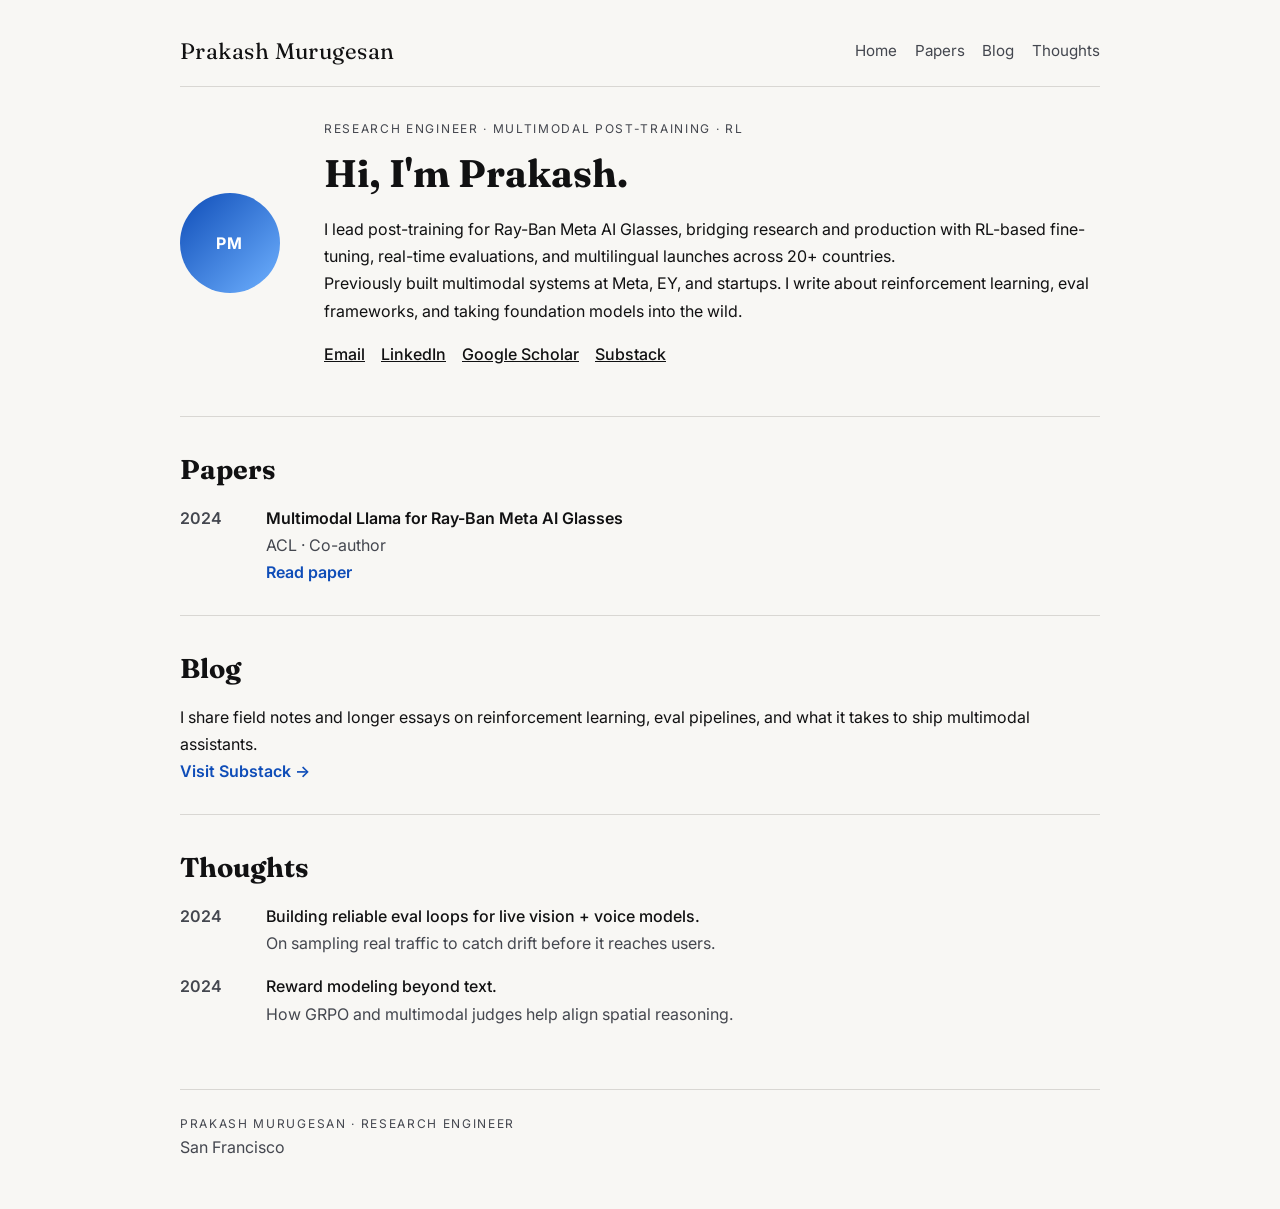
==== index.html @ 89a9fd53 "Clarify Codex preview Not Found behavior" ====
<!DOCTYPE html>
<html lang="en">
  <head>
    <meta charset="UTF-8" />
    <meta name="viewport" content="width=device-width, initial-scale=1.0" />
    <title>Prakash Murugesan · Research Engineer</title>
    <meta
      name="description"
      content="Portfolio of Prakash Murugesan, Research Engineer specializing in multimodal models, RL post-training, and evaluation."
    />
    <link rel="preconnect" href="https://fonts.googleapis.com" />
    <link rel="preconnect" href="https://fonts.gstatic.com" crossorigin />
    <link
      href="https://fonts.googleapis.com/css2?family=Inter:wght@400;500;600&family=Fraunces:opsz,wght@9..144,600&display=swap"
      rel="stylesheet"
    />
    <link rel="stylesheet" href="styles.css" />
  </head>
  <body>
    <header class="site-header">
      <div class="brand">Prakash Murugesan</div>
      <nav>
        <a href="#home">Home</a>
        <a href="#papers">Papers</a>
        <a href="#blog">Blog</a>
        <a href="#thoughts">Thoughts</a>
      </nav>
    </header>

    <main class="container">
      <section id="home" class="intro">
        <div class="avatar" aria-hidden="true">PM</div>
        <div class="intro__body">
          <p class="kicker">Research Engineer · Multimodal post-training · RL</p>
          <h1>Hi, I'm Prakash.</h1>
          <p>
            I lead post-training for Ray-Ban Meta AI Glasses, bridging research and production with RL-based
            fine-tuning, real-time evaluations, and multilingual launches across 20+ countries.
          </p>
          <p>
            Previously built multimodal systems at Meta, EY, and startups. I write about reinforcement learning,
            eval frameworks, and taking foundation models into the wild.
          </p>
          <ul class="contact">
            <li><a href="mailto:prakash.murugesan14@gmail.com">Email</a></li>
            <li><a href="https://www.linkedin.com" target="_blank" rel="noreferrer">LinkedIn</a></li>
            <li><a href="https://scholar.google.com" target="_blank" rel="noreferrer">Google Scholar</a></li>
            <li><a href="https://prakashmurugesan.substack.com" target="_blank" rel="noreferrer">Substack</a></li>
          </ul>
        </div>
      </section>

      <section id="papers" class="section">
        <h2>Papers</h2>
        <ul class="list">
          <li>
            <span class="year">2024</span>
            <div>
              <p class="title">Multimodal Llama for Ray-Ban Meta AI Glasses</p>
              <p class="meta">ACL · Co-author</p>
              <a class="link" href="https://www.aclweb.org" target="_blank" rel="noreferrer">Read paper</a>
            </div>
          </li>
        </ul>
      </section>

      <section id="blog" class="section">
        <h2>Blog</h2>
        <p>
          I share field notes and longer essays on reinforcement learning, eval pipelines, and what it takes to
          ship multimodal assistants.
        </p>
        <a class="link" href="https://prakashmurugesan.substack.com" target="_blank" rel="noreferrer">
          Visit Substack →
        </a>
      </section>

      <section id="thoughts" class="section">
        <h2>Thoughts</h2>
        <ul class="list thoughts">
          <li>
            <span class="year">2024</span>
            <div>
              <p class="title">Building reliable eval loops for live vision + voice models.</p>
              <p class="meta">On sampling real traffic to catch drift before it reaches users.</p>
            </div>
          </li>
          <li>
            <span class="year">2024</span>
            <div>
              <p class="title">Reward modeling beyond text.</p>
              <p class="meta">How GRPO and multimodal judges help align spatial reasoning.</p>
            </div>
          </li>
        </ul>
      </section>
    </main>

    <footer class="container footer">
      <p class="kicker">Prakash Murugesan · Research Engineer</p>
      <p class="meta">San Francisco</p>
    </footer>
  </body>
</html>
---- styles.css ----
:root {
  --bg: #f8f7f4;
  --text: #111112;
  --muted: #44474f;
  --line: #d9d7d3;
  --accent: #0f4db8;
}

* {
  box-sizing: border-box;
  margin: 0;
  padding: 0;
}

body {
  background: var(--bg);
  color: var(--text);
  font-family: 'Inter', system-ui, -apple-system, BlinkMacSystemFont, 'Segoe UI', sans-serif;
  line-height: 1.7;
  padding: 2rem 1.5rem 3rem;
}

a {
  color: inherit;
}

a:hover {
  color: var(--accent);
}

.container {
  max-width: 920px;
  margin: 0 auto;
}

.site-header {
  display: flex;
  justify-content: space-between;
  align-items: center;
  max-width: 920px;
  margin: 0 auto 2rem;
  border-bottom: 1px solid var(--line);
  padding-bottom: 1rem;
}

.brand {
  font-family: 'Fraunces', 'Times New Roman', serif;
  font-size: 1.4rem;
  letter-spacing: 0.02em;
}

nav {
  display: flex;
  gap: 1.1rem;
  font-size: 0.95rem;
}

nav a {
  text-decoration: none;
  color: var(--muted);
}

nav a:hover {
  color: var(--text);
}

.intro {
  display: grid;
  grid-template-columns: 120px 1fr;
  gap: 1.5rem;
  align-items: center;
  margin-bottom: 3rem;
}

.avatar {
  width: 100px;
  height: 100px;
  border-radius: 999px;
  background: linear-gradient(135deg, #0f4db8, #6fb1ff);
  color: #fff;
  display: grid;
  place-items: center;
  font-weight: 700;
  letter-spacing: 0.08em;
}

.intro__body h1 {
  font-family: 'Fraunces', 'Times New Roman', serif;
  font-size: 2.4rem;
  margin: 0.1rem 0 0.6rem;
}

.kicker {
  text-transform: uppercase;
  letter-spacing: 0.14em;
  font-size: 0.75rem;
  color: var(--muted);
}

.contact {
  list-style: none;
  display: flex;
  gap: 1rem;
  flex-wrap: wrap;
  margin-top: 1rem;
  font-weight: 500;
}

.section {
  padding: 1.8rem 0;
  border-top: 1px solid var(--line);
}

.section h2 {
  font-family: 'Fraunces', 'Times New Roman', serif;
  font-size: 1.7rem;
  margin-bottom: 0.8rem;
}

.list {
  list-style: none;
  display: flex;
  flex-direction: column;
  gap: 1rem;
}

.list li {
  display: grid;
  grid-template-columns: 70px 1fr;
  gap: 1rem;
  align-items: baseline;
}

.year {
  color: var(--muted);
  font-weight: 600;
}

.title {
  font-weight: 600;
}

.meta {
  color: var(--muted);
}

.link {
  text-decoration: none;
  color: var(--accent);
  font-weight: 600;
}

.thoughts .title {
  font-weight: 500;
}

.footer {
  border-top: 1px solid var(--line);
  padding-top: 1.5rem;
  margin-top: 2rem;
}

@media (max-width: 640px) {
  body {
    padding: 1.5rem 1.25rem 2rem;
  }

  .site-header {
    flex-direction: column;
    gap: 0.8rem;
    align-items: flex-start;
  }

  nav {
    flex-wrap: wrap;
  }

  .intro {
    grid-template-columns: 1fr;
  }

  .list li {
    grid-template-columns: 60px 1fr;
  }
}
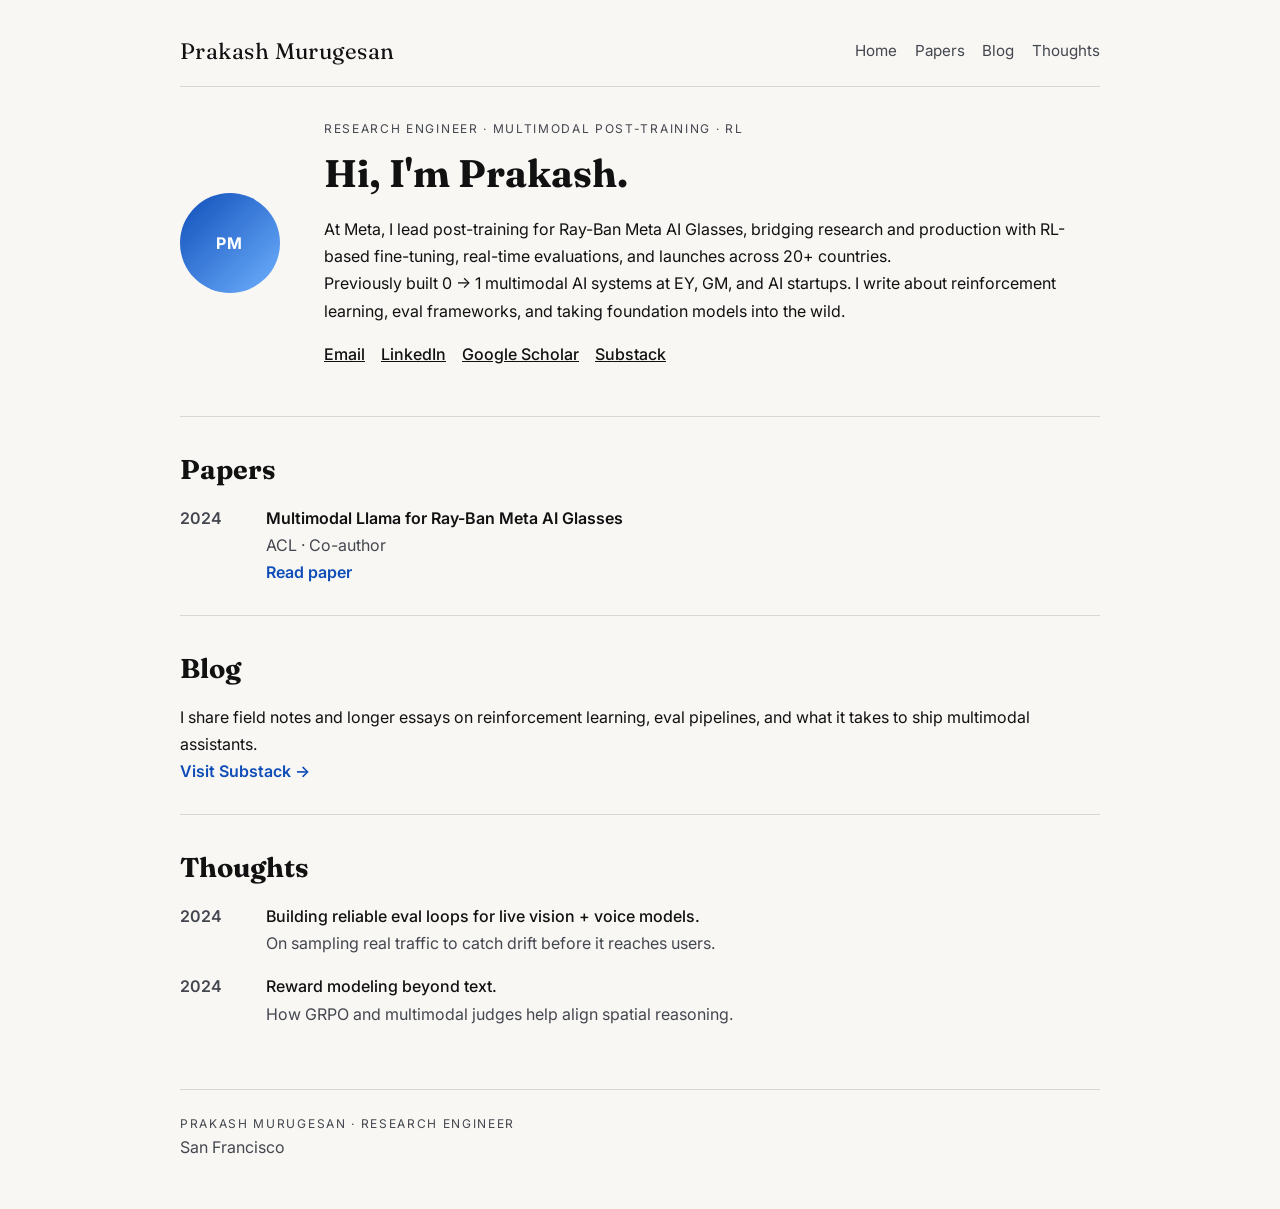
==== commit 004532dc: "Update bio with clearer role description and experience - Clarified current role at Meta (added "At " ====
--- a/index.html
+++ b/index.html
@@ -34,17 +34,17 @@
           <p class="kicker">Research Engineer · Multimodal post-training · RL</p>
           <h1>Hi, I'm Prakash.</h1>
           <p>
-            I lead post-training for Ray-Ban Meta AI Glasses, bridging research and production with RL-based
-            fine-tuning, real-time evaluations, and multilingual launches across 20+ countries.
+            At Meta, I lead post-training for Ray-Ban Meta AI Glasses, bridging research and production with RL-based
+            fine-tuning, real-time evaluations, and launches across 20+ countries.
           </p>
           <p>
-            Previously built multimodal systems at Meta, EY, and startups. I write about reinforcement learning,
+            Previously built 0 -> 1 multimodal AI systems at EY, GM, and AI startups. I write about reinforcement learning,
             eval frameworks, and taking foundation models into the wild.
           </p>
           <ul class="contact">
             <li><a href="mailto:prakash.murugesan14@gmail.com">Email</a></li>
-            <li><a href="https://www.linkedin.com" target="_blank" rel="noreferrer">LinkedIn</a></li>
-            <li><a href="https://scholar.google.com" target="_blank" rel="noreferrer">Google Scholar</a></li>
+            <li><a href="https://www.linkedin.com/in/prakash-murugesan/" target="_blank" rel="noreferrer">LinkedIn</a></li>
+            <li><a href="https://scholar.google.com/citations?user=vspbCPoAAAAJ&hl=en" target="_blank" rel="noreferrer">Google Scholar</a></li>
             <li><a href="https://prakashmurugesan.substack.com" target="_blank" rel="noreferrer">Substack</a></li>
           </ul>
         </div>
@@ -58,7 +58,7 @@
             <div>
               <p class="title">Multimodal Llama for Ray-Ban Meta AI Glasses</p>
               <p class="meta">ACL · Co-author</p>
-              <a class="link" href="https://www.aclweb.org" target="_blank" rel="noreferrer">Read paper</a>
+              <a class="link" href="https://aclanthology.org/2024.emnlp-industry.98/" target="_blank" rel="noreferrer">Read paper</a>
             </div>
           </li>
         </ul>
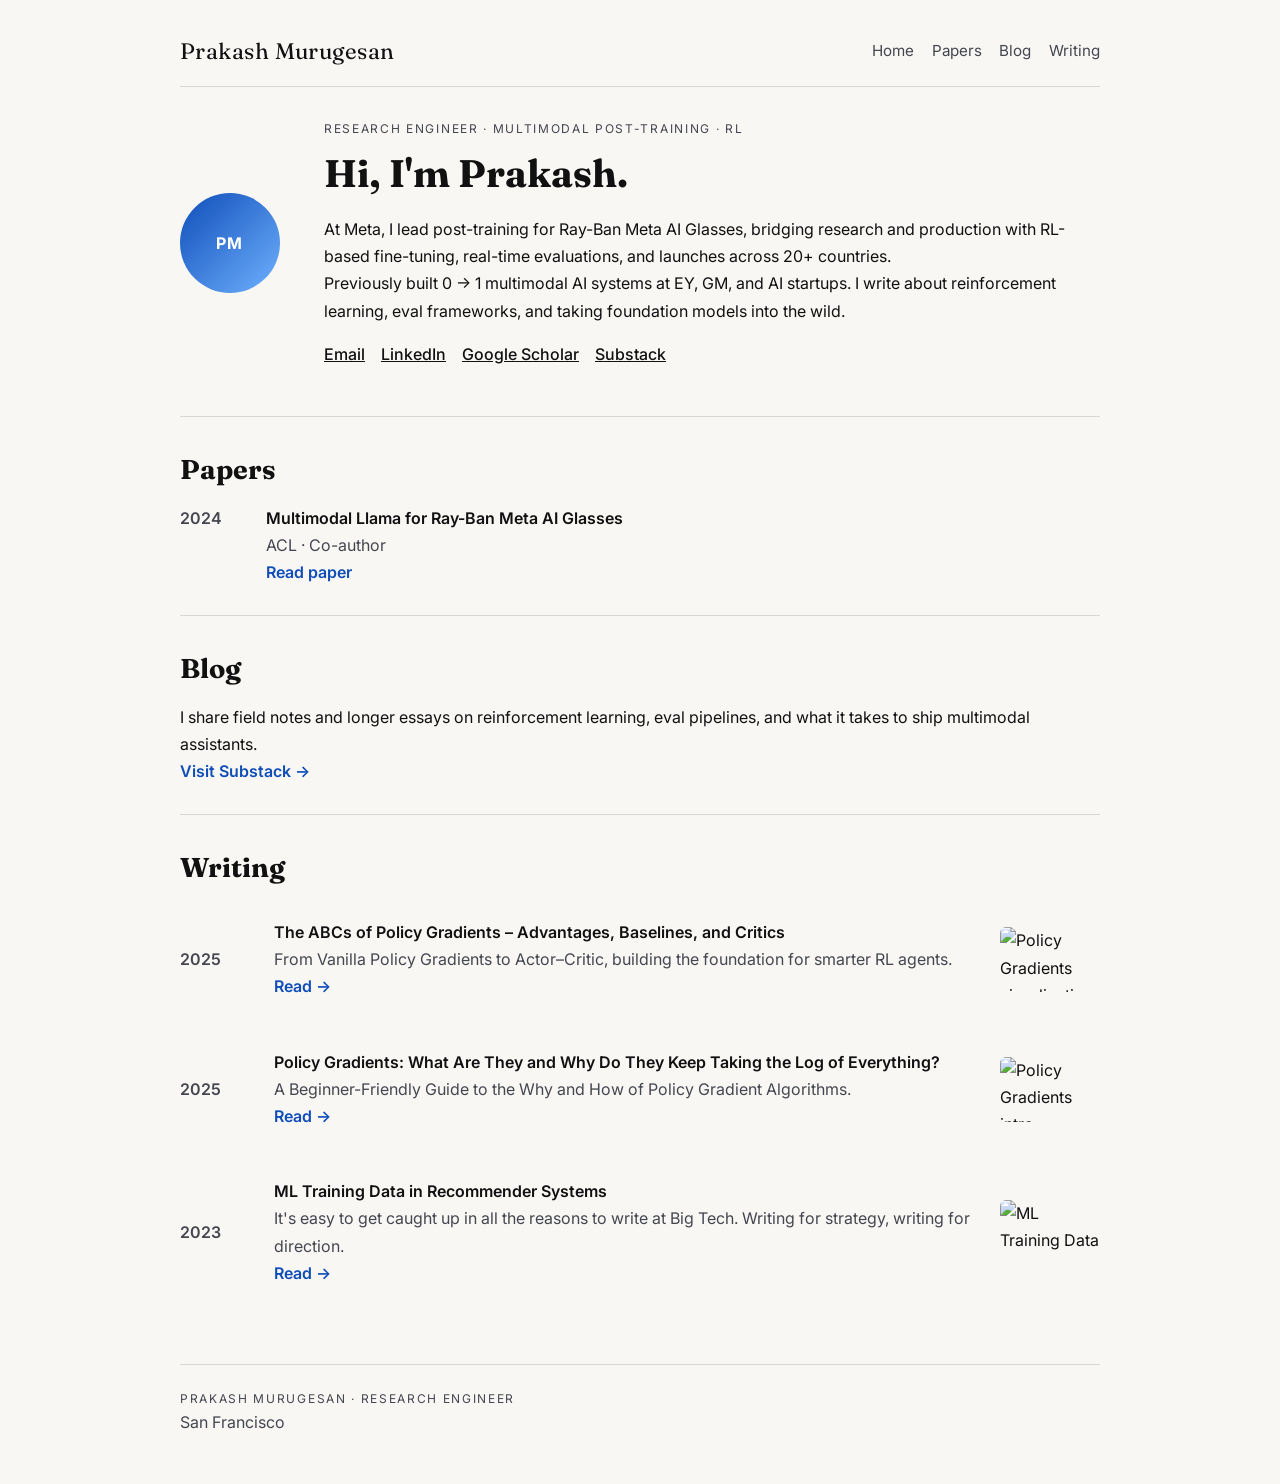
==== commit 0f63d80b: "Transform Thoughts section into Writing with real Substack content - Renamed "Thoughts" section to "" ====
--- a/index.html
+++ b/index.html
@@ -23,7 +23,7 @@
         <a href="#home">Home</a>
         <a href="#papers">Papers</a>
         <a href="#blog">Blog</a>
-        <a href="#thoughts">Thoughts</a>
+        <a href="#writing">Writing</a>
       </nav>
     </header>
 
@@ -75,21 +75,40 @@
         </a>
       </section>
 
-      <section id="thoughts" class="section">
-        <h2>Thoughts</h2>
-        <ul class="list thoughts">
+      <section id="writing" class="section">
+        <h2>Writing</h2>
+        <ul class="list">
           <li>
-            <span class="year">2024</span>
+            <span class="year">2025</span>
             <div>
-              <p class="title">Building reliable eval loops for live vision + voice models.</p>
-              <p class="meta">On sampling real traffic to catch drift before it reaches users.</p>
+              <p class="title">The ABCs of Policy Gradients – Advantages, Baselines, and Critics</p>
+              <p class="meta">From Vanilla Policy Gradients to Actor–Critic, building the foundation for smarter RL agents.</p>
+              <a class="link" href="https://prakashml.substack.com/p/the-abcs-of-policy-gradients-advantages" target="_blank" rel="noreferrer">Read →</a>
+            </div>
+            <div class="preview">
+              <img src="https://substackcdn.com/image/fetch/w_280,h_180,c_fill,f_auto,q_auto:good,fl_progressive:steep/https%3A%2F%2Fsubstack-post-media.s3.amazonaws.com%2Fpublic%2Fimages%2F81733927-4a24-46b3-883f-15ab960ff8fb_1979x780.png" alt="Policy Gradients visualization">
             </div>
           </li>
           <li>
-            <span class="year">2024</span>
+            <span class="year">2025</span>
             <div>
-              <p class="title">Reward modeling beyond text.</p>
-              <p class="meta">How GRPO and multimodal judges help align spatial reasoning.</p>
+              <p class="title">Policy Gradients: What Are They and Why Do They Keep Taking the Log of Everything?</p>
+              <p class="meta">A Beginner-Friendly Guide to the Why and How of Policy Gradient Algorithms.</p>
+              <a class="link" href="https://prakashml.substack.com/p/policy-gradients-what-are-they-and" target="_blank" rel="noreferrer">Read →</a>
+            </div>
+            <div class="preview">
+              <img src="https://substackcdn.com/image/fetch/w_280,h_180,c_fill,f_auto,q_auto:good,fl_progressive:steep/https%3A%2F%2Fsubstack-post-media.s3.amazonaws.com%2Fpublic%2Fimages%2F9512cdb5-8fdc-4899-b26a-ce1eea487b96_1400x692.png" alt="Policy Gradients intro">
+            </div>
+          </li>
+          <li>
+            <span class="year">2023</span>
+            <div>
+              <p class="title">ML Training Data in Recommender Systems</p>
+              <p class="meta">It's easy to get caught up in all the reasons to write at Big Tech. Writing for strategy, writing for direction.</p>
+              <a class="link" href="https://prakashml.substack.com/p/why-another-substack" target="_blank" rel="noreferrer">Read →</a>
+            </div>
+            <div class="preview">
+              <img src="https://substackcdn.com/image/fetch/w_280,h_180,c_fill,f_auto,q_auto:good,fl_progressive:steep/https%3A%2F%2Fsubstack-post-media.s3.amazonaws.com%2Fpublic%2Fimages%2F6fee074c-a303-401f-aa07-e6ea47543ba9_2218x952.png" alt="ML Training Data">
             </div>
           </li>
         </ul>
--- a/styles.css
+++ b/styles.css
@@ -160,6 +160,44 @@
   margin-top: 2rem;
 }
 
+/* Writing section with preview images */
+#writing .list li {
+  display: grid;
+  grid-template-columns: 70px 1fr 100px;
+  gap: 1.5rem;
+  align-items: center;
+  padding: 1rem 0;
+}
+
+#writing .preview {
+  width: 100px;
+  height: 65px;
+  border-radius: 6px;
+  overflow: hidden;
+  background: var(--bg-alt);
+}
+
+#writing .preview img {
+  width: 100%;
+  height: 100%;
+  object-fit: cover;
+}
+
+#writing .preview.placeholder {
+  background: linear-gradient(135deg, #f5f5f5 0%, #e0e0e0 100%);
+  position: relative;
+}
+
+#writing .preview.placeholder::after {
+  content: "📊";
+  position: absolute;
+  top: 50%;
+  left: 50%;
+  transform: translate(-50%, -50%);
+  font-size: 1.5rem;
+  opacity: 0.3;
+}
+
 @media (max-width: 640px) {
   body {
     padding: 1.5rem 1.25rem 2rem;
@@ -182,4 +220,14 @@
   .list li {
     grid-template-columns: 60px 1fr;
   }
-}
+
+  /* Writing section mobile layout */
+  #writing .list li {
+    grid-template-columns: 60px 1fr;
+    gap: 1rem;
+  }
+
+  #writing .preview {
+    display: none; /* Hide preview images on mobile for cleaner layout */
+  }
+}
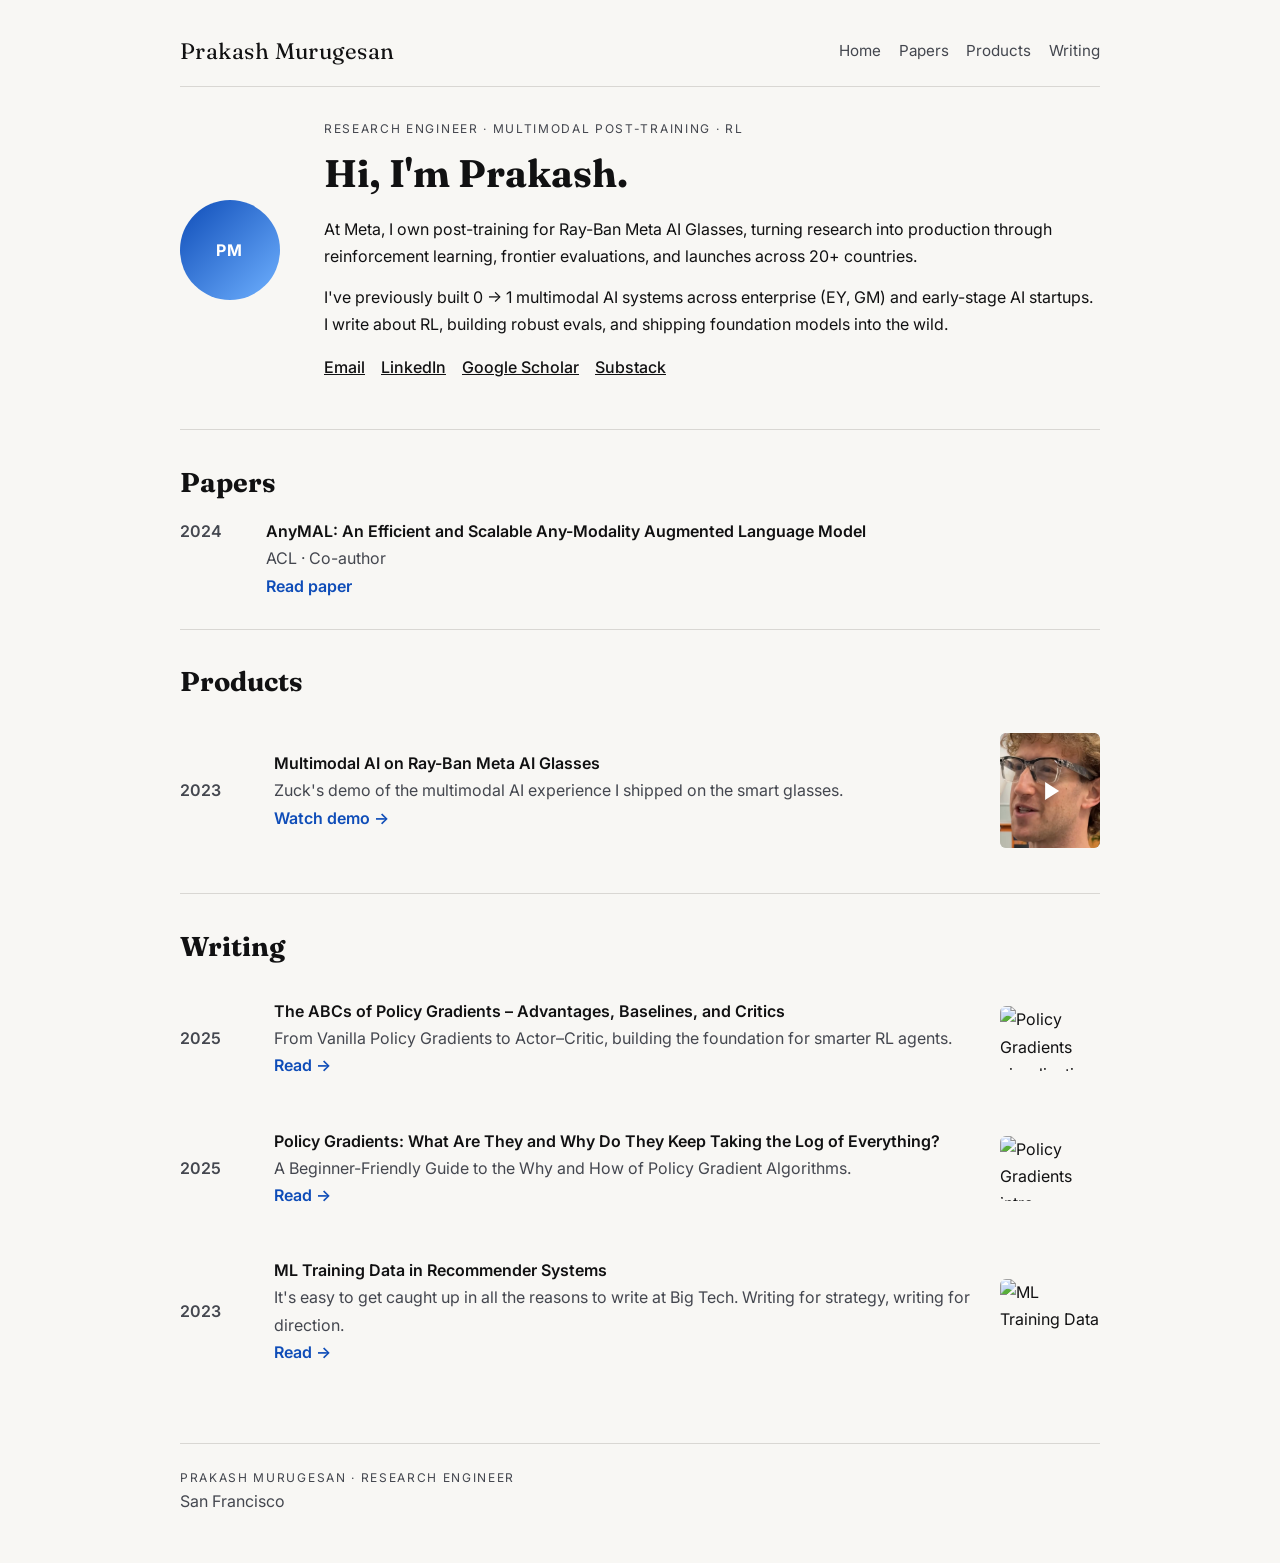
==== commit d99db75b: "Add products section and demo thumbnail" ====
--- a/index.html
+++ b/index.html
@@ -14,7 +14,7 @@
       href="https://fonts.googleapis.com/css2?family=Inter:wght@400;500;600&family=Fraunces:opsz,wght@9..144,600&display=swap"
       rel="stylesheet"
     />
-    <link rel="stylesheet" href="styles.css" />
+    <link rel="stylesheet" href="styles.css?v=products-thumb-5" />
   </head>
   <body>
     <header class="site-header">
@@ -22,7 +22,7 @@
       <nav>
         <a href="#home">Home</a>
         <a href="#papers">Papers</a>
-        <a href="#blog">Blog</a>
+        <a href="#products">Products</a>
         <a href="#writing">Writing</a>
       </nav>
     </header>
@@ -34,12 +34,12 @@
           <p class="kicker">Research Engineer · Multimodal post-training · RL</p>
           <h1>Hi, I'm Prakash.</h1>
           <p>
-            At Meta, I lead post-training for Ray-Ban Meta AI Glasses, bridging research and production with RL-based
-            fine-tuning, real-time evaluations, and launches across 20+ countries.
+            At Meta, I own post-training for Ray-Ban Meta AI Glasses, turning research into production through
+            reinforcement learning, frontier evaluations, and launches across 20+ countries.
           </p>
           <p>
-            Previously built 0 -> 1 multimodal AI systems at EY, GM, and AI startups. I write about reinforcement learning,
-            eval frameworks, and taking foundation models into the wild.
+            I&apos;ve previously built 0 -> 1 multimodal AI systems across enterprise (EY, GM) and early-stage AI startups. I write about RL,
+            building robust evals, and shipping foundation models into the wild.
           </p>
           <ul class="contact">
             <li><a href="mailto:prakash.murugesan14@gmail.com">Email</a></li>
@@ -56,23 +56,31 @@
           <li>
             <span class="year">2024</span>
             <div>
-              <p class="title">Multimodal Llama for Ray-Ban Meta AI Glasses</p>
+              <p class="title">AnyMAL: An Efficient and Scalable Any-Modality Augmented Language Model</p>
               <p class="meta">ACL · Co-author</p>
-              <a class="link" href="https://aclanthology.org/2024.emnlp-industry.98/" target="_blank" rel="noreferrer">Read paper</a>
+              <a class="link" href="https://aclanthology.org/2024.emnlp-industry.98.pdf" target="_blank" rel="noreferrer">Read paper</a>
             </div>
           </li>
         </ul>
       </section>
 
-      <section id="blog" class="section">
-        <h2>Blog</h2>
-        <p>
-          I share field notes and longer essays on reinforcement learning, eval pipelines, and what it takes to
-          ship multimodal assistants.
-        </p>
-        <a class="link" href="https://prakashmurugesan.substack.com" target="_blank" rel="noreferrer">
-          Visit Substack →
-        </a>
+
+      <section id="products" class="section">
+        <h2>Products</h2>
+        <ul class="list products">
+          <li>
+            <span class="year">2023</span>
+            <div>
+              <p class="title">Multimodal AI on Ray-Ban Meta AI Glasses</p>
+              <p class="meta">Zuck&apos;s demo of the multimodal AI experience I shipped on the smart glasses.</p>
+              <a class="link" href="https://www.instagram.com/p/C0w4Agjvq5_/?igsh=NTc4MTIwNjQ2YQ%3D%3D" target="_blank" rel="noreferrer">Watch demo →</a>
+            </div>
+            <a class="product-preview" href="https://www.instagram.com/p/C0w4Agjvq5_/?igsh=NTc4MTIwNjQ2YQ%3D%3D" target="_blank" rel="noreferrer" aria-label="Watch the Ray-Ban Meta AI Glasses demo">
+              <img src="assets/rayban-meta-demo.jpg" alt="Ray-Ban Meta AI Glasses demo thumbnail" />
+              <span class="product-preview__play" aria-hidden="true"></span>
+            </a>
+          </li>
+        </ul>
       </section>
 
       <section id="writing" class="section">
--- a/styles.css
+++ b/styles.css
@@ -90,6 +90,10 @@
   margin: 0.1rem 0 0.6rem;
 }
 
+.intro__body p + p {
+  margin-top: 0.85rem;
+}
+
 .kicker {
   text-transform: uppercase;
   letter-spacing: 0.14em;
@@ -158,6 +162,66 @@
   border-top: 1px solid var(--line);
   padding-top: 1.5rem;
   margin-top: 2rem;
+}
+
+/* Products section with demo preview */
+#products .list li {
+  display: grid;
+  grid-template-columns: 70px 1fr 100px;
+  gap: 1.5rem;
+  align-items: center;
+  padding: 1rem 0;
+}
+
+.product-preview {
+  width: 100px;
+  min-width: 100px;
+  max-width: 100px;
+  height: 115px;
+  min-height: 115px;
+  max-height: 115px;
+  border-radius: 6px;
+  display: block;
+  position: relative;
+  overflow: hidden;
+  background: var(--line);
+  text-decoration: none;
+}
+
+.product-preview img {
+  width: 100%;
+  max-width: none;
+  height: 100%;
+  object-fit: cover;
+  object-position: center 34%;
+  display: block;
+}
+
+.product-preview::after {
+  content: "";
+  position: absolute;
+  inset: 0;
+  background: rgba(17, 17, 18, 0.16);
+  opacity: 0;
+  transition: opacity 0.15s ease;
+}
+
+.product-preview__play {
+  position: absolute;
+  left: 50%;
+  top: 50%;
+  width: 0;
+  height: 0;
+  border-top: 9px solid transparent;
+  border-bottom: 9px solid transparent;
+  border-left: 14px solid #fff;
+  filter: drop-shadow(0 1px 4px rgba(17, 17, 18, 0.45));
+  transform: translate(-35%, -50%);
+  z-index: 1;
+}
+
+.product-preview:hover::after {
+  opacity: 1;
 }
 
 /* Writing section with preview images */
@@ -221,6 +285,15 @@
     grid-template-columns: 60px 1fr;
   }
 
+  #products .list li {
+    grid-template-columns: 60px 1fr;
+    gap: 1rem;
+  }
+
+  .product-preview {
+    display: none;
+  }
+
   /* Writing section mobile layout */
   #writing .list li {
     grid-template-columns: 60px 1fr;
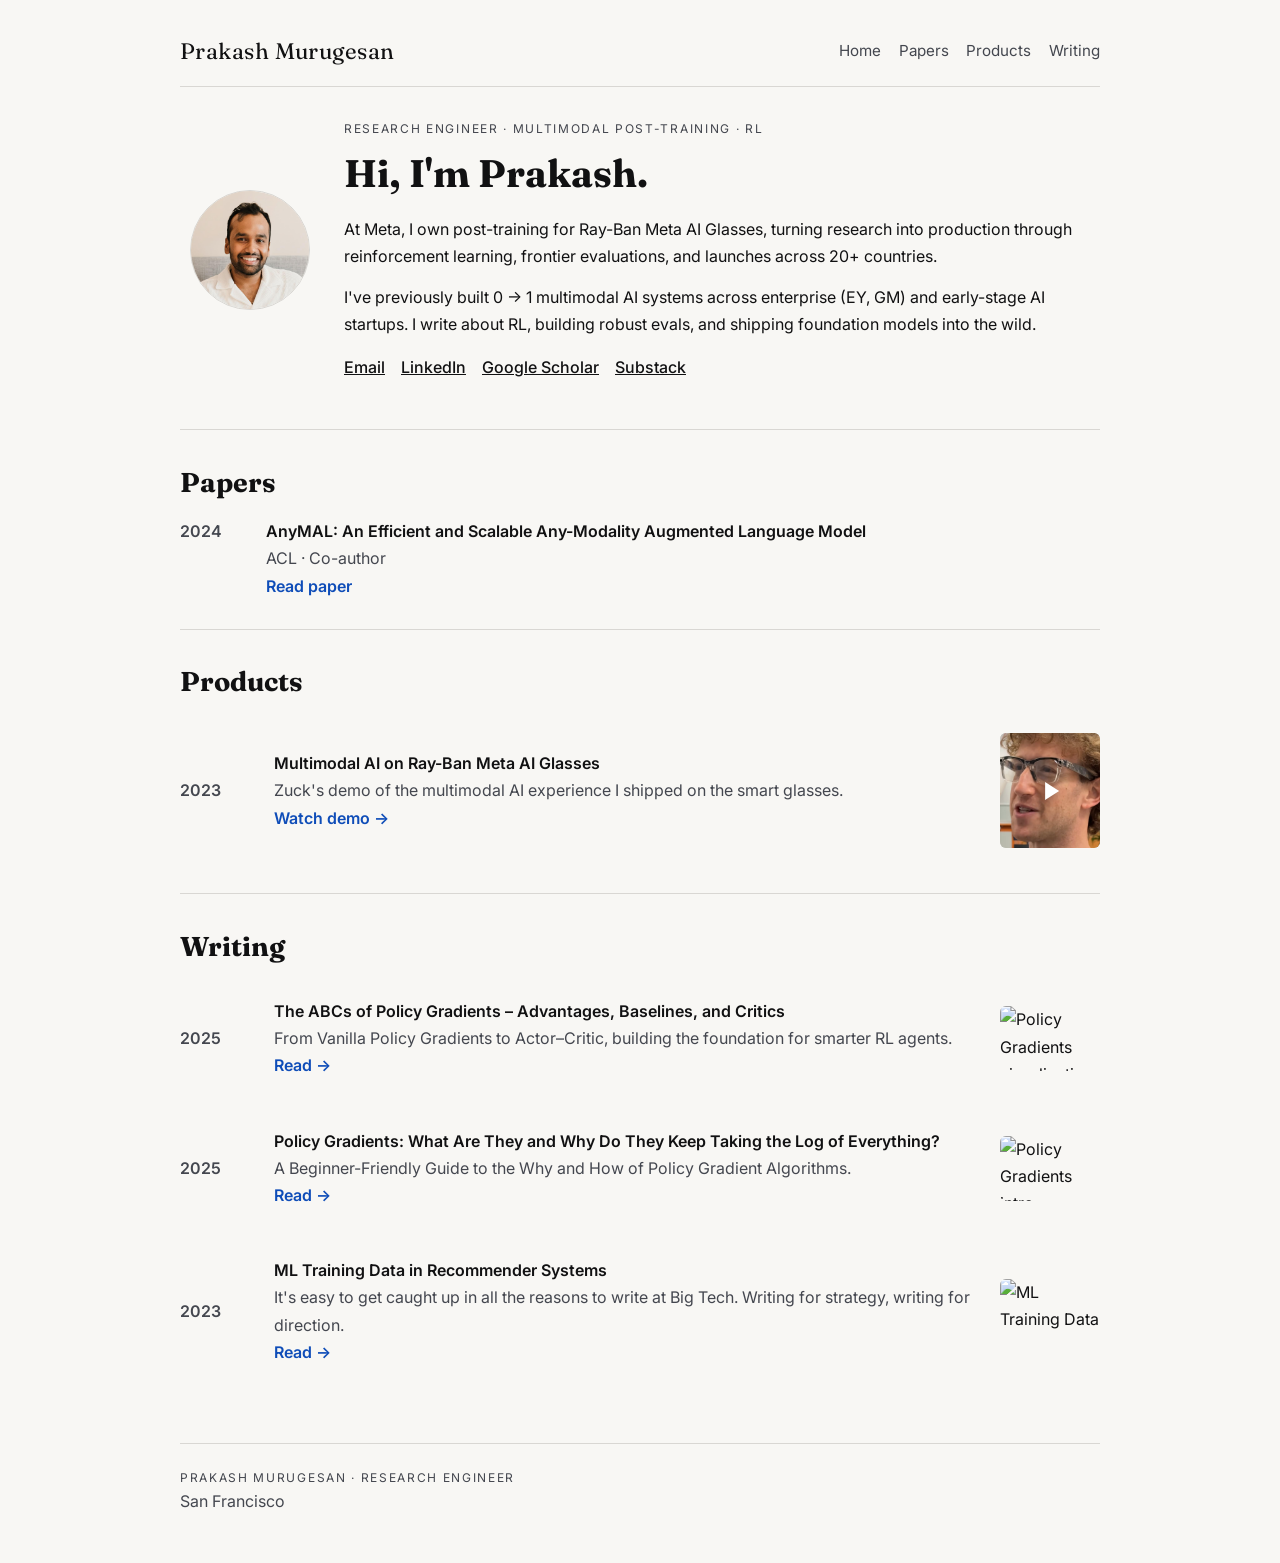
==== commit 93228170: "Add headshot avatar" ====
--- a/index.html
+++ b/index.html
@@ -14,7 +14,7 @@
       href="https://fonts.googleapis.com/css2?family=Inter:wght@400;500;600&family=Fraunces:opsz,wght@9..144,600&display=swap"
       rel="stylesheet"
     />
-    <link rel="stylesheet" href="styles.css?v=products-thumb-5" />
+    <link rel="stylesheet" href="styles.css?v=headshot-5" />
   </head>
   <body>
     <header class="site-header">
@@ -29,7 +29,9 @@
 
     <main class="container">
       <section id="home" class="intro">
-        <div class="avatar" aria-hidden="true">PM</div>
+        <div class="avatar">
+          <img src="assets/headshot.jpg" alt="Prakash Murugesan" />
+        </div>
         <div class="intro__body">
           <p class="kicker">Research Engineer · Multimodal post-training · RL</p>
           <h1>Hi, I'm Prakash.</h1>
--- a/styles.css
+++ b/styles.css
@@ -66,22 +66,28 @@
 
 .intro {
   display: grid;
-  grid-template-columns: 120px 1fr;
+  grid-template-columns: 140px 1fr;
   gap: 1.5rem;
   align-items: center;
   margin-bottom: 3rem;
 }
 
 .avatar {
-  width: 100px;
-  height: 100px;
+  width: 120px;
+  height: 120px;
   border-radius: 999px;
-  background: linear-gradient(135deg, #0f4db8, #6fb1ff);
-  color: #fff;
-  display: grid;
-  place-items: center;
-  font-weight: 700;
-  letter-spacing: 0.08em;
+  border: 1px solid var(--line);
+  overflow: hidden;
+  justify-self: center;
+}
+
+.avatar img {
+  width: 100%;
+  height: 100%;
+  object-fit: cover;
+  display: block;
+  transform: translateY(-8%) scale(1.18);
+  transform-origin: center;
 }
 
 .intro__body h1 {
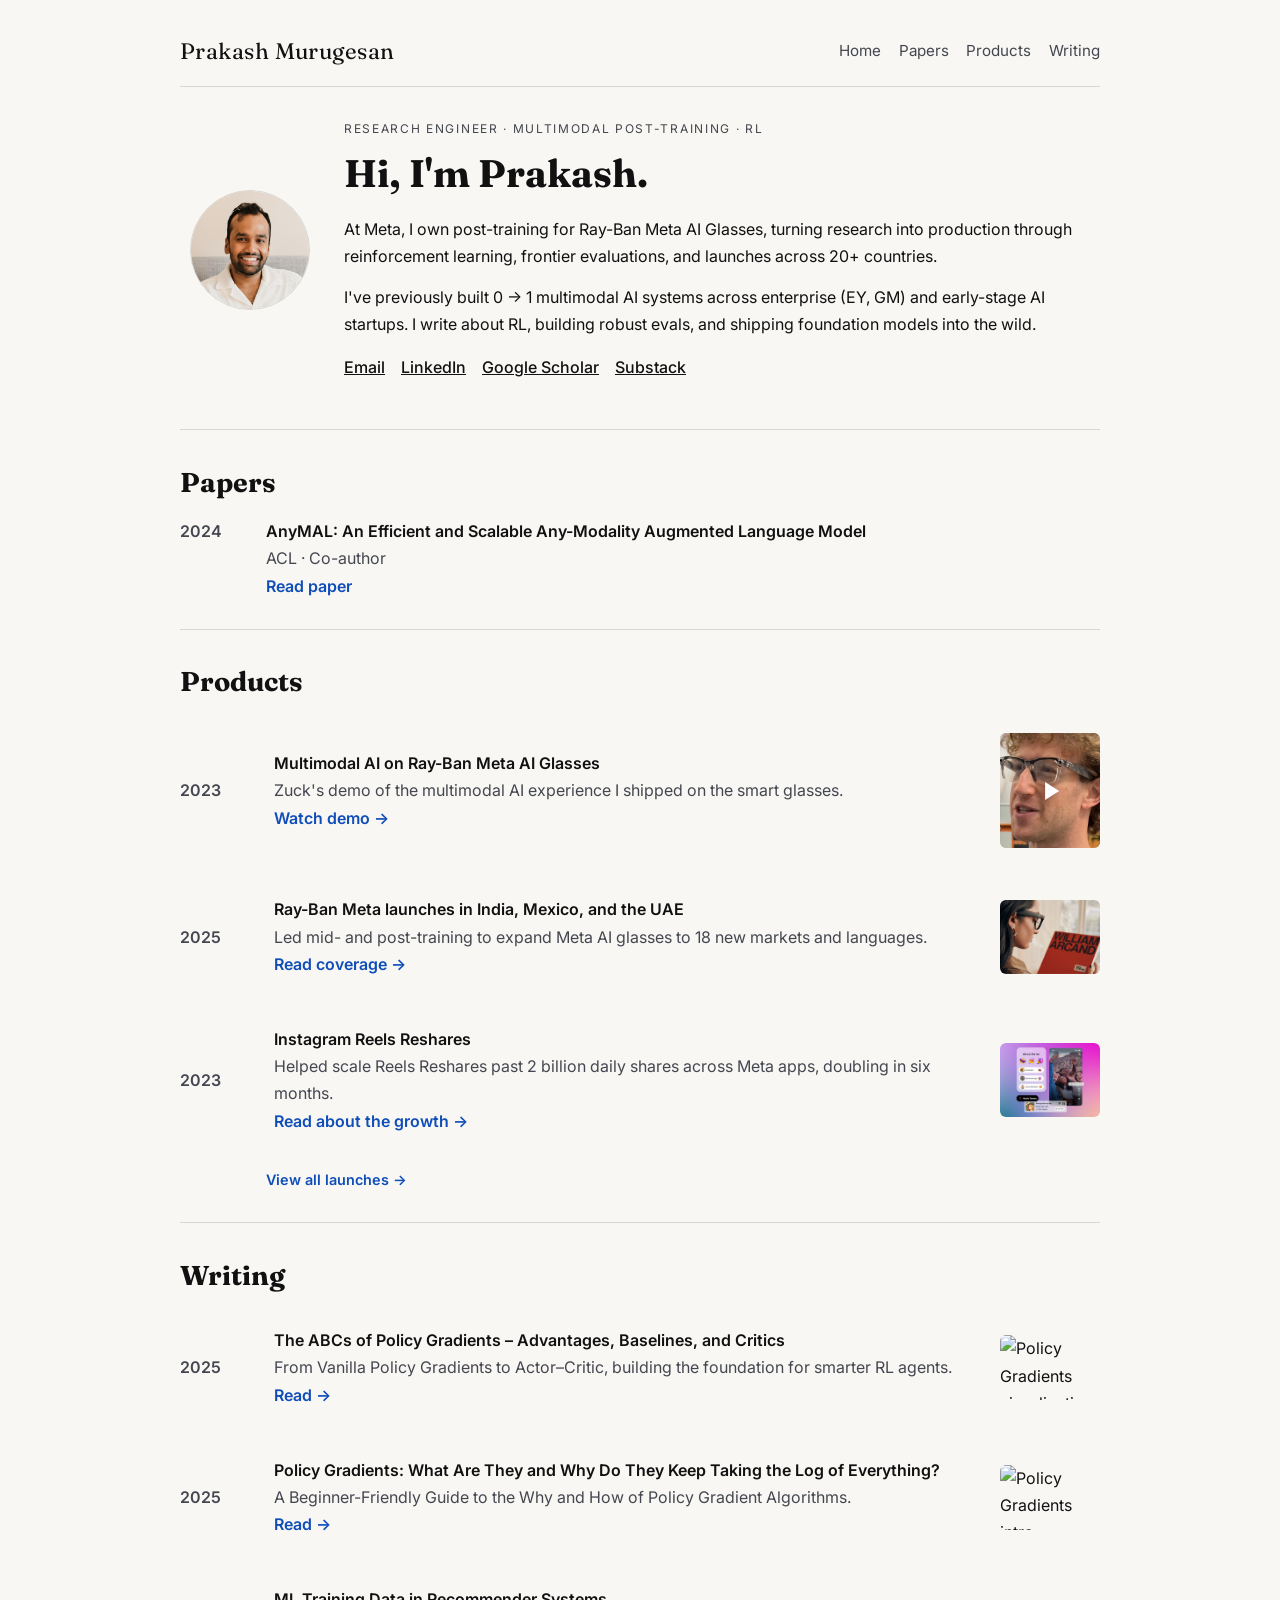
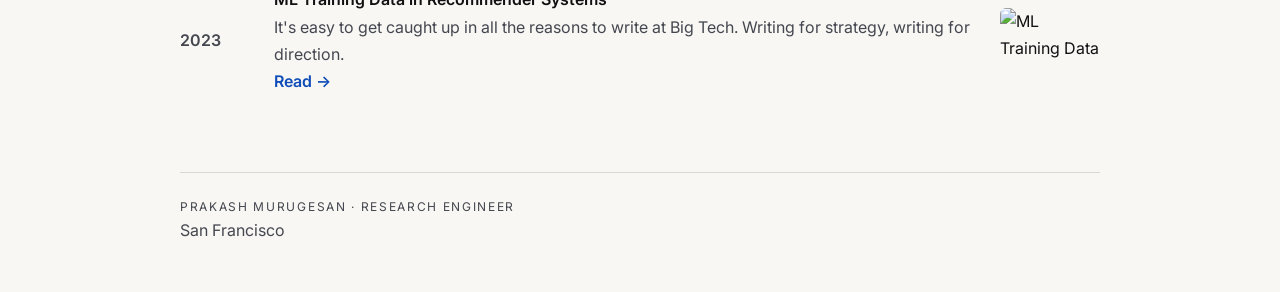
==== commit df78f76a: "Expand products and launch archive" ====
--- a/index.html
+++ b/index.html
@@ -11,10 +11,10 @@
     <link rel="preconnect" href="https://fonts.googleapis.com" />
     <link rel="preconnect" href="https://fonts.gstatic.com" crossorigin />
     <link
-      href="https://fonts.googleapis.com/css2?family=Inter:wght@400;500;600&family=Fraunces:opsz,wght@9..144,600&display=swap"
+      href="https://fonts.googleapis.com/css2?family=Inter:wght@400;500;600&amp;family=Fraunces:opsz,wght@9..144,600&amp;display=swap"
       rel="stylesheet"
     />
-    <link rel="stylesheet" href="styles.css?v=headshot-5" />
+    <link rel="stylesheet" href="styles.css?v=products-3" />
   </head>
   <body>
     <header class="site-header">
@@ -22,7 +22,7 @@
       <nav>
         <a href="#home">Home</a>
         <a href="#papers">Papers</a>
-        <a href="#products">Products</a>
+        <a href="products.html">Products</a>
         <a href="#writing">Writing</a>
       </nav>
     </header>
@@ -46,7 +46,7 @@
           <ul class="contact">
             <li><a href="mailto:prakash.murugesan14@gmail.com">Email</a></li>
             <li><a href="https://www.linkedin.com/in/prakash-murugesan/" target="_blank" rel="noreferrer">LinkedIn</a></li>
-            <li><a href="https://scholar.google.com/citations?user=vspbCPoAAAAJ&hl=en" target="_blank" rel="noreferrer">Google Scholar</a></li>
+            <li><a href="https://scholar.google.com/citations?user=vspbCPoAAAAJ&amp;hl=en" target="_blank" rel="noreferrer">Google Scholar</a></li>
             <li><a href="https://prakashmurugesan.substack.com" target="_blank" rel="noreferrer">Substack</a></li>
           </ul>
         </div>
@@ -82,7 +82,30 @@
               <span class="product-preview__play" aria-hidden="true"></span>
             </a>
           </li>
+          <li>
+            <span class="year">2025</span>
+            <div>
+              <p class="title">Ray-Ban Meta launches in India, Mexico, and the UAE</p>
+              <p class="meta">Led mid- and post-training to expand Meta AI glasses to 18 new markets and languages.</p>
+              <a class="link" href="https://www.uploadvr.com/ray-ban-meta-glasses-are-now-available-in-india-mexico/" target="_blank" rel="noreferrer">Read coverage →</a>
+            </div>
+            <a class="product-preview product-preview--landscape" href="https://www.uploadvr.com/ray-ban-meta-glasses-are-now-available-in-india-mexico/" target="_blank" rel="noreferrer" aria-label="Read coverage of the international Ray-Ban Meta launch">
+              <img src="assets/rayban-meta-india-newsroom.jpg" alt="Ray-Ban Meta glasses launch in India" />
+            </a>
+          </li>
+          <li>
+            <span class="year">2023</span>
+            <div>
+              <p class="title">Instagram Reels Reshares</p>
+              <p class="meta">Helped scale Reels Reshares past 2 billion daily shares across Meta apps, doubling in six months.</p>
+              <a class="link" href="https://about.fb.com/news/2023/05/discover-and-personalize-facebook-reels/" target="_blank" rel="noreferrer">Read about the growth →</a>
+            </div>
+            <a class="product-preview product-preview--landscape" href="https://about.fb.com/news/2023/05/discover-and-personalize-facebook-reels/" target="_blank" rel="noreferrer" aria-label="Read about the growth of Reels Reshares">
+              <img src="assets/instagram-reels.jpg" alt="Instagram Reels product screens" />
+            </a>
+          </li>
         </ul>
+        <a class="more-link" href="products.html">View all launches →</a>
       </section>
 
       <section id="writing" class="section">
--- a/styles.css
+++ b/styles.css
@@ -44,9 +44,11 @@
 }
 
 .brand {
+  color: var(--text);
   font-family: 'Fraunces', 'Times New Roman', serif;
   font-size: 1.4rem;
   letter-spacing: 0.02em;
+  text-decoration: none;
 }
 
 nav {
@@ -62,6 +64,11 @@
 
 nav a:hover {
   color: var(--text);
+}
+
+nav a.active {
+  color: var(--text);
+  font-weight: 600;
 }
 
 .intro {
@@ -125,6 +132,18 @@
   font-family: 'Fraunces', 'Times New Roman', serif;
   font-size: 1.7rem;
   margin-bottom: 0.8rem;
+}
+
+.more-link {
+  color: var(--accent);
+  font-size: 0.9rem;
+  font-weight: 600;
+  text-decoration: none;
+}
+
+.more-link {
+  display: inline-block;
+  margin: 1.1rem 0 0 86px;
 }
 
 .list {
@@ -230,6 +249,108 @@
   opacity: 1;
 }
 
+.product-preview--landscape {
+  height: 74px;
+  min-height: 74px;
+  max-height: 74px;
+}
+
+.product-preview--landscape img {
+  object-position: center;
+}
+
+/* Product archive */
+.page-intro {
+  max-width: 680px;
+  padding: 2rem 0 3.5rem;
+}
+
+.page-intro h1 {
+  font-family: 'Fraunces', 'Times New Roman', serif;
+  font-size: 3rem;
+  line-height: 1.15;
+  margin: 0.25rem 0 0.7rem;
+}
+
+.page-intro > p:last-child {
+  color: var(--muted);
+  font-size: 1.05rem;
+}
+
+.launch-archive {
+  border-top: 1px solid var(--line);
+}
+
+.launch {
+  display: grid;
+  grid-template-columns: 88px minmax(0, 1fr) 180px;
+  gap: 1.5rem;
+  align-items: center;
+  padding: 2rem 0;
+  border-bottom: 1px solid var(--line);
+}
+
+.launch__date {
+  align-self: start;
+  display: flex;
+  flex-direction: column;
+  color: var(--muted);
+  line-height: 1.4;
+}
+
+.launch__date span {
+  font-weight: 600;
+}
+
+.launch__date small {
+  font-size: 0.75rem;
+}
+
+.launch__body h2 {
+  font-family: 'Fraunces', 'Times New Roman', serif;
+  font-size: 1.45rem;
+  line-height: 1.3;
+  margin: 0.15rem 0 0.45rem;
+}
+
+.launch__body .meta {
+  margin-bottom: 0.35rem;
+}
+
+.launch__media {
+  width: 180px;
+  height: 112px;
+  border-radius: 6px;
+  overflow: hidden;
+  position: relative;
+  display: block;
+  background: var(--line);
+}
+
+.launch__media img {
+  width: 100%;
+  height: 100%;
+  display: block;
+  object-fit: cover;
+}
+
+.launch__media--portrait img {
+  object-position: center 34%;
+}
+
+.launch__media--video::after {
+  content: "";
+  position: absolute;
+  inset: 0;
+  background: rgba(17, 17, 18, 0.16);
+  opacity: 0;
+  transition: opacity 0.15s ease;
+}
+
+.launch__media--video:hover::after {
+  opacity: 1;
+}
+
 /* Writing section with preview images */
 #writing .list li {
   display: grid;
@@ -300,6 +421,31 @@
     display: none;
   }
 
+  .more-link {
+    margin-left: 76px;
+  }
+
+  .page-intro {
+    padding: 1rem 0 2.5rem;
+  }
+
+  .page-intro h1 {
+    font-size: 2.4rem;
+  }
+
+  .launch {
+    grid-template-columns: 60px minmax(0, 1fr);
+    gap: 1rem;
+  }
+
+  .launch__media {
+    grid-column: 2;
+    width: 100%;
+    height: auto;
+    aspect-ratio: 16 / 9;
+    margin-top: 0.25rem;
+  }
+
   /* Writing section mobile layout */
   #writing .list li {
     grid-template-columns: 60px 1fr;
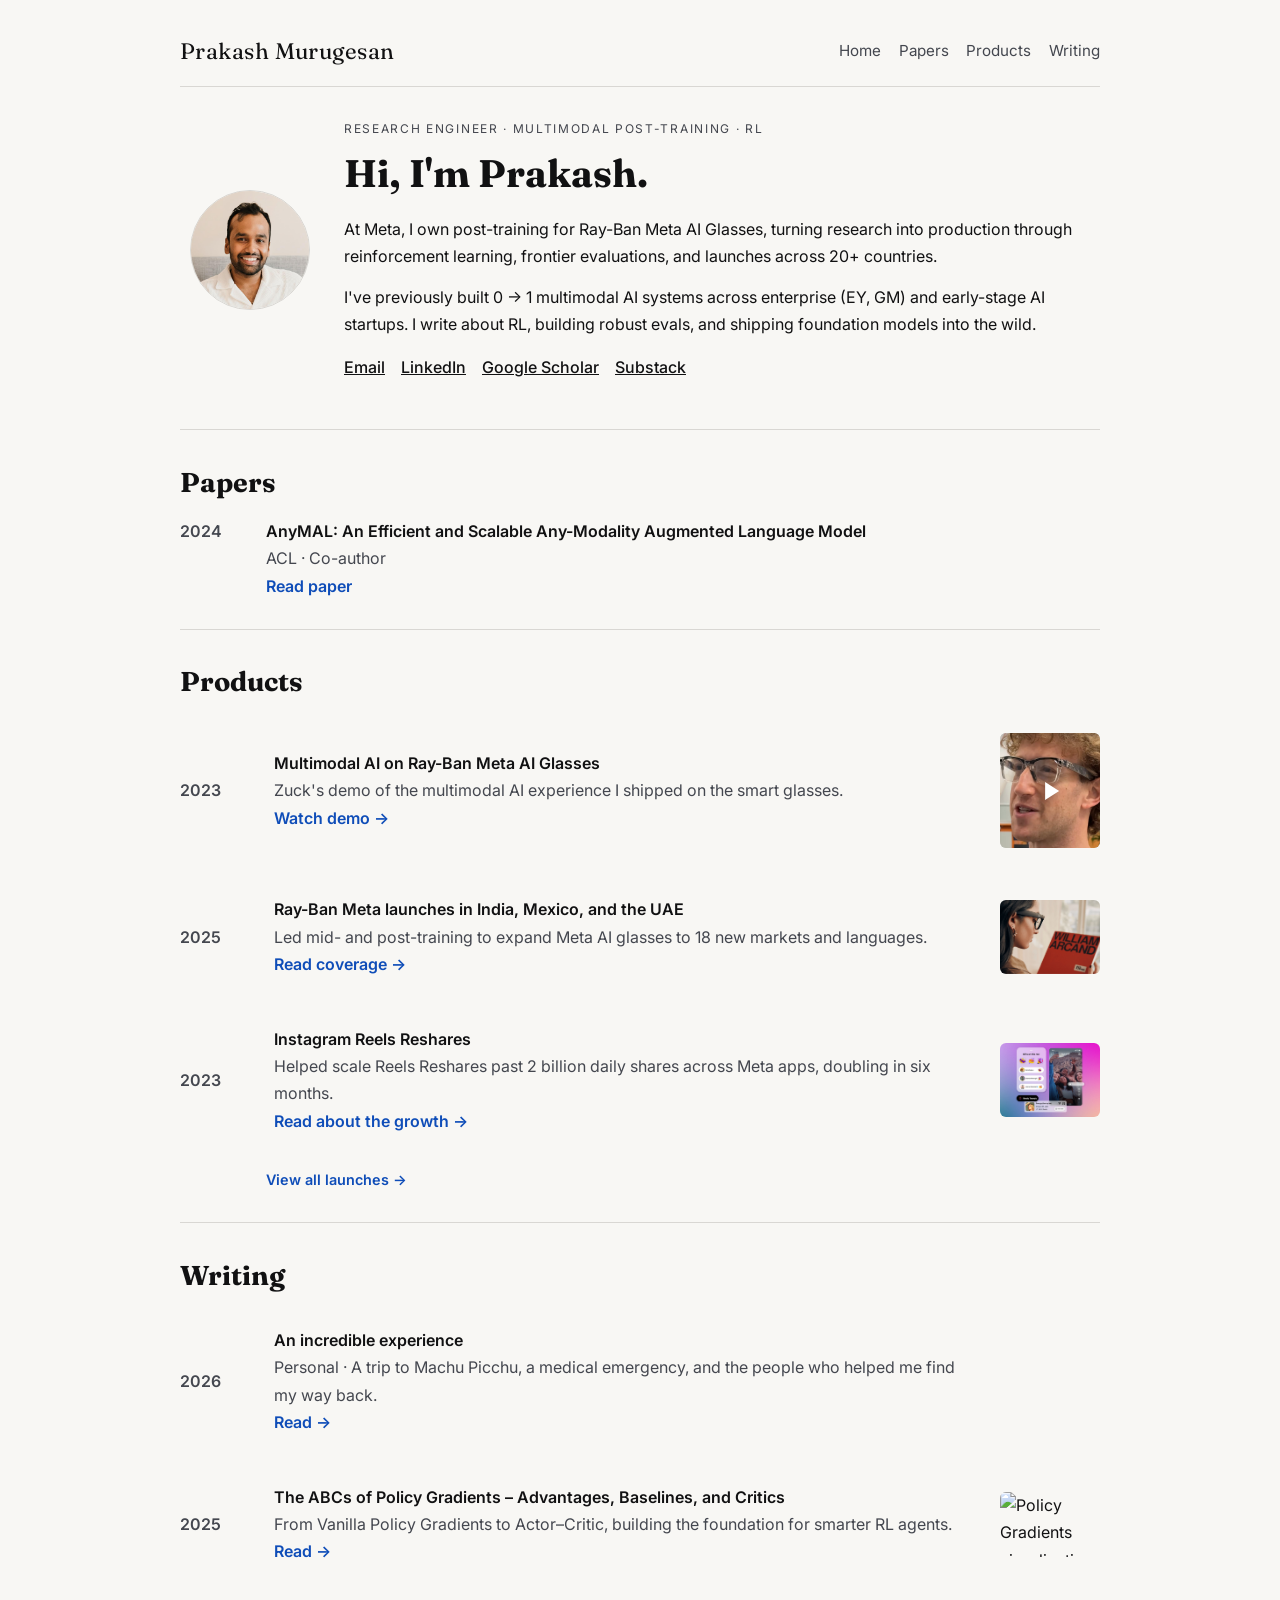
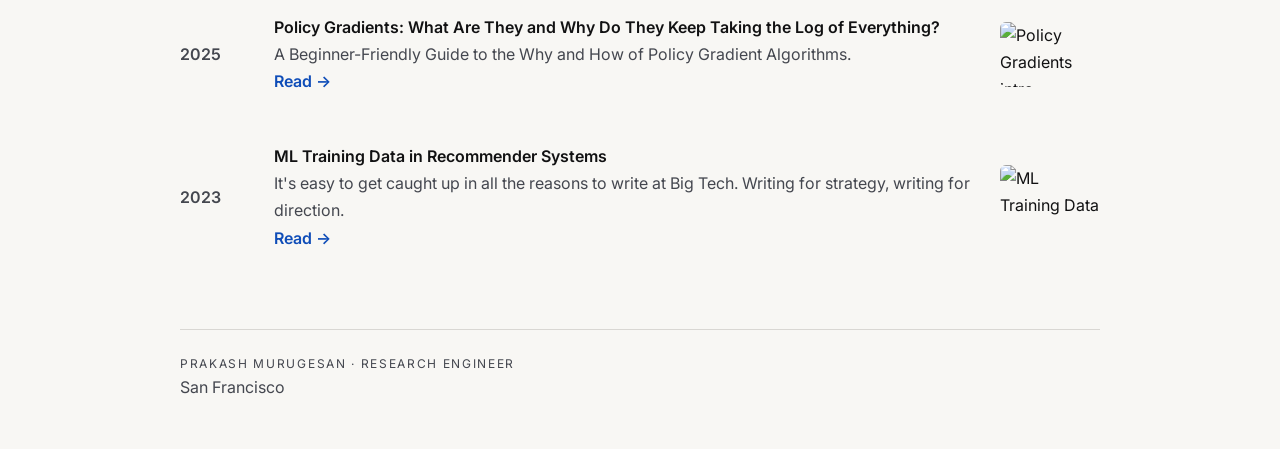
==== commit 40ea655b: "Link personal Peru essay from Writing" ====
--- a/index.html
+++ b/index.html
@@ -112,6 +112,14 @@
         <h2>Writing</h2>
         <ul class="list">
           <li>
+            <span class="year">2026</span>
+            <div>
+              <p class="title">An incredible experience</p>
+              <p class="meta">Personal · A trip to Machu Picchu, a medical emergency, and the people who helped me find my way back.</p>
+              <a class="link" href="writing/an-incredible-experience/">Read →</a>
+            </div>
+          </li>
+          <li>
             <span class="year">2025</span>
             <div>
               <p class="title">The ABCs of Policy Gradients – Advantages, Baselines, and Critics</p>
@@ -154,3 +162,4 @@
     </footer>
   </body>
 </html>
+
